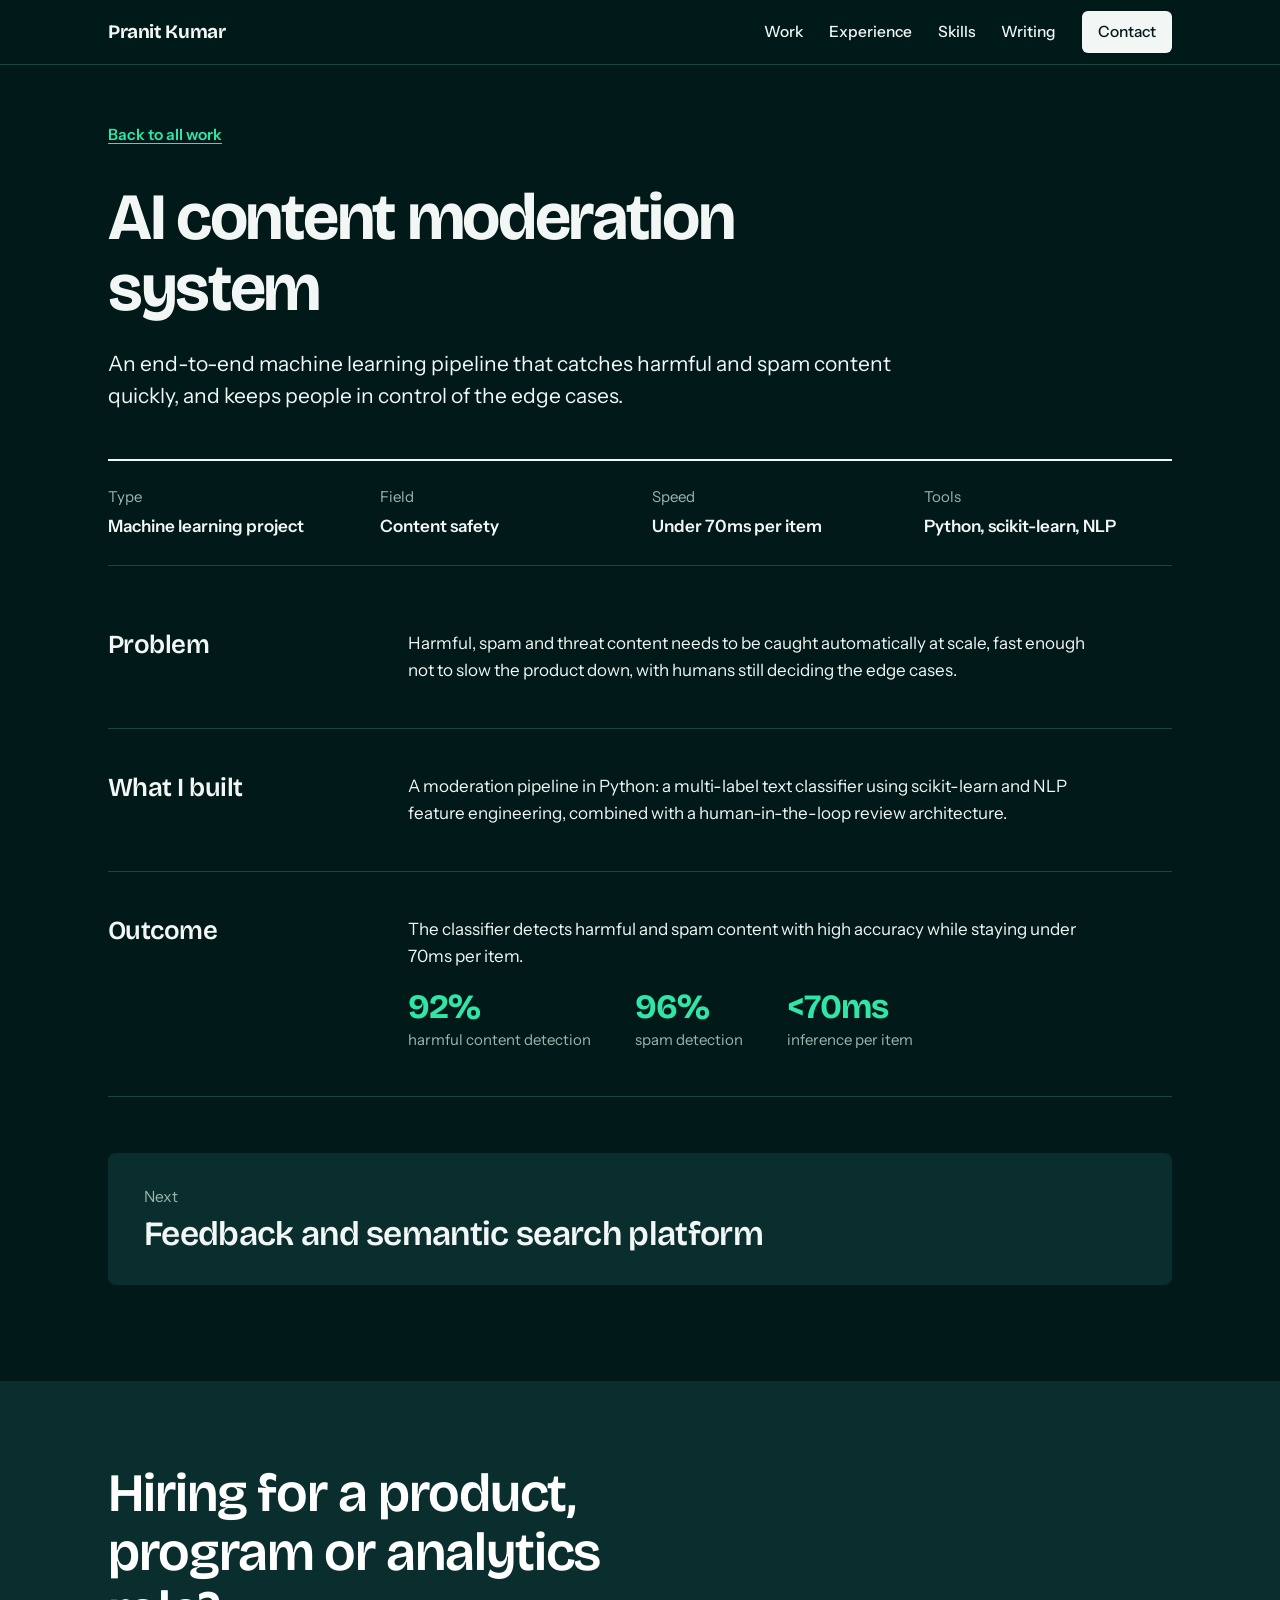
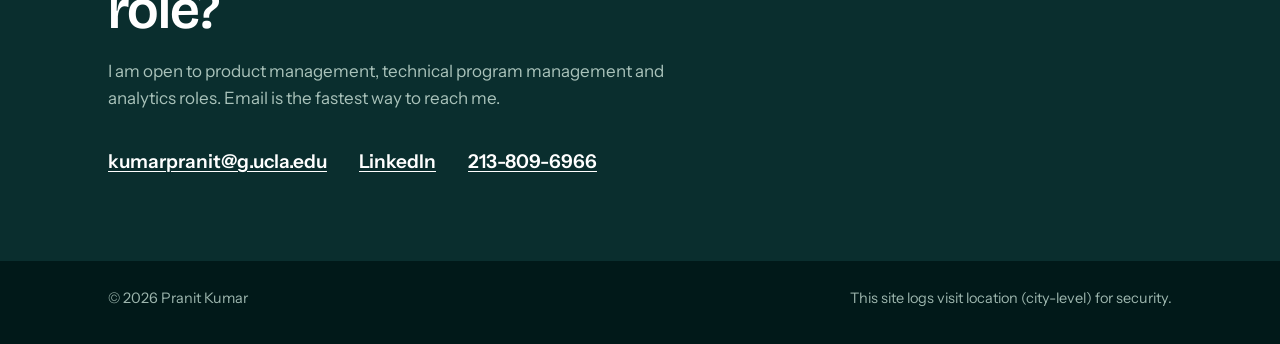
==== work/content-moderation.html @ 9eef8925 "Revamp portfolio: dark teal multi-page site with case studies - New home page: name-led hero with ro" ====
<!doctype html>
<html lang="en">
<head>
<meta charset="utf-8">
<meta name="viewport" content="width=device-width, initial-scale=1">
<meta name="color-scheme" content="dark">
<title>AI content moderation system | Pranit Kumar</title>
<meta name="description" content="Case study: a multi-label content moderation classifier with human-in-the-loop review, by Pranit Kumar.">
<link rel="canonical" href="https://www.pranitkumar.net/work/content-moderation.html">
<meta property="og:type" content="website">
<meta property="og:title" content="AI content moderation system | Pranit Kumar">
<meta property="og:description" content="Case study: a multi-label content moderation classifier with human-in-the-loop review, by Pranit Kumar.">
<meta property="og:url" content="https://www.pranitkumar.net/work/content-moderation.html">
<meta property="og:image" content="https://www.pranitkumar.net/assets/pranit.jpg">
<meta name="twitter:card" content="summary">
<link rel="icon" href="data:image/svg+xml,%3Csvg xmlns='http://www.w3.org/2000/svg' viewBox='0 0 64 64'%3E%3Crect width='64' height='64' rx='12' fill='%230c5b4c'/%3E%3Ctext x='32' y='43' font-family='Arial,sans-serif' font-size='30' font-weight='700' fill='white' text-anchor='middle'%3EPK%3C/text%3E%3C/svg%3E">
<link rel="preconnect" href="https://fonts.googleapis.com">
<link rel="preconnect" href="https://fonts.gstatic.com" crossorigin>
<link href="https://fonts.googleapis.com/css2?family=Bricolage+Grotesque:opsz,wght@12..96,500..700&family=Instrument+Sans:wght@400;500;600&display=swap" rel="stylesheet">
<link rel="stylesheet" href="../css/site.css">
</head>
<body>
<a class="skip" href="#main">Skip to content</a>
<header class="site-head">
  <div class="wrap">
    <a class="site-name" href="../index.html">Pranit Kumar</a>
    <nav class="site-nav" aria-label="Main">
      <a href="../index.html#work">Work</a>
      <a href="../index.html#experience">Experience</a>
      <a class="optional" href="../index.html#skills">Skills</a>
      <a class="optional" href="../index.html#writing">Writing</a>
      <a class="cta" href="../index.html#contact">Contact</a>
    </nav>
  </div>
</header>
<main id="main">
<div class="case-head">
  <div class="wrap">
    <a class="back" href="../index.html#work">Back to all work</a>
    <h1 class="rise">AI content moderation system</h1>
    <p class="summary rise late">An end-to-end machine learning pipeline that catches harmful and spam content quickly, and keeps people in control of the edge cases.</p>
    <dl class="facts"><div><dt>Type</dt><dd>Machine learning project</dd></div><div><dt>Field</dt><dd>Content safety</dd></div><div><dt>Speed</dt><dd>Under 70ms per item</dd></div><div><dt>Tools</dt><dd>Python, scikit-learn, NLP</dd></div></dl>
  </div>
</div>
<div class="case-body">
  <div class="wrap">
<section class="part"><h2>Problem</h2><div><p>Harmful, spam and threat content needs to be caught automatically at scale, fast enough not to slow the product down, with humans still deciding the edge cases.</p></div></section>
<section class="part"><h2>What I built</h2><div><p>A moderation pipeline in Python: a multi-label text classifier using scikit-learn and NLP feature engineering, combined with a human-in-the-loop review architecture.</p></div></section>
<section class="part"><h2>Outcome</h2><div><p>The classifier detects harmful and spam content with high accuracy while staying under 70ms per item.</p><div class="result"><div><b>92%</b><span>harmful content detection</span></div><div><b>96%</b><span>spam detection</span></div><div><b>&lt;70ms</b><span>inference per item</span></div></div></div></section>
  </div>
</div>
<div class="next">
  <div class="wrap">
    <a href="semantic-search.html"><span>Next</span><b>Feedback and semantic search platform</b></a>
  </div>
</div>
<section class="contact" id="contact">
  <div class="wrap">
    <h2>Hiring for a product, program or analytics role?</h2>
    <p>I am open to product management, technical program management and analytics roles. Email is the fastest way to reach me.</p>
    <div class="contact-links">
      <a href="mailto:kumarpranit@g.ucla.edu">kumarpranit@g.ucla.edu</a>
      <a href="https://www.linkedin.com/in/kumarpranit/" target="_blank" rel="noopener">LinkedIn</a>
      <a href="tel:+12138096966">213-809-6966</a>
    </div>
  </div>
</section>
</main>
<footer class="site-foot">
  <div class="wrap">
    <span>&copy; 2026 Pranit Kumar</span>
    <span>This site logs visit location (city-level) for security.</span>
  </div>
</footer>
<script src="../js/site.js" defer></script>
</body>
</html>
---- css/site.css ----
/* pranitkumar.net — shared styles for every page */
:root{
  --paper:#011919;
  --wash:#0a2e2e;
  --wash-hover:#0f3a38;
  --wash-line:#1d4f47;
  --ink:#f2f7f5;
  --soft:#9db6ae;
  --line:#1a4640;
  --green:#2fe6a7;
  --green-deep:#7ff5cd;
  --head-bg:rgba(1,25,25,.92);
  --btn-bg:#2fe6a7;
  --btn-bg-hover:#7ff5cd;
  --btn-ink:#04231c;
  --cta-bg:#f2f7f5;
  --cta-ink:#011919;
  --contact-bg:#0a2e2e;
  --contact-ink:#ffffff;
  --contact-soft:#a9c2ba;
  --contact-hover:#2fe6a7;
  --display:"Bricolage Grotesque", "Helvetica Neue", Arial, sans-serif;
  --body:"Instrument Sans", "Helvetica Neue", Arial, sans-serif;
  --page:1120px;
  color-scheme:dark;
}
*{box-sizing:border-box}
html{scroll-behavior:smooth; -webkit-text-size-adjust:100%}
@media (prefers-reduced-motion:reduce){ html{scroll-behavior:auto} }
body{margin:0; background:var(--paper); color:var(--ink); transition:background-color .2s ease, color .2s ease; font-family:var(--body); font-size:17px; line-height:1.6; -webkit-font-smoothing:antialiased}
img{max-width:100%; display:block}
a{color:var(--green); text-decoration-thickness:1px; text-underline-offset:3px}
a:hover{color:var(--green-deep); text-decoration-thickness:2px}
a:focus-visible, button:focus-visible{outline:2px solid var(--green); outline-offset:3px; border-radius:3px}
h1,h2,h3,p,ul,ol,dl,dd,figure{margin:0}
ul,ol{padding:0; list-style:none}
h1,h2,h3{font-family:var(--display); font-weight:600; letter-spacing:-.02em; line-height:1.08}
.wrap{max-width:var(--page); margin:0 auto; padding:0 28px}
@media (max-width:600px){ .wrap{padding:0 20px} body{font-size:16px} }
.skip{position:absolute; left:-9999px}
.skip:focus{left:16px; top:12px; background:var(--paper); color:var(--ink); padding:8px 12px; z-index:20}

/* Header */
.site-head{position:sticky; top:0; z-index:10; background:var(--head-bg); backdrop-filter:blur(8px); border-bottom:1px solid var(--line)}
.site-head .wrap{display:flex; align-items:center; justify-content:space-between; gap:20px; min-height:64px}
.site-name{font-family:var(--display); font-weight:700; font-size:19px; letter-spacing:-.02em; color:var(--ink); text-decoration:none; white-space:nowrap}
.site-nav{display:flex; align-items:center; gap:26px; font-size:15.5px; font-weight:500}
.site-nav a{color:var(--ink); text-decoration:none; padding:8px 0}
.site-nav a:hover{color:var(--green)}
.site-nav a.cta{background:var(--cta-bg); color:var(--cta-ink); padding:9px 16px; border-radius:6px}
.site-nav a.cta:hover{background:var(--btn-bg); color:var(--btn-ink)}
@media (max-width:640px){
  .site-nav{gap:16px; font-size:14.5px}
  .site-nav .optional{display:none}
  .site-nav a.cta{padding:8px 12px}
}

/* Hero */
.hero{padding:76px 0 0}
.hero-grid{display:grid; grid-template-columns:minmax(0,1fr) 300px; gap:64px; align-items:end}
.hero h1{font-size:clamp(40px,6.3vw,78px); font-weight:700; letter-spacing:-.035em; line-height:1.0; max-width:13ch}
.hero-lede{margin-top:28px; font-size:clamp(18px,1.7vw,21px); line-height:1.5; max-width:38em; color:var(--ink)}
.hero-meta{margin-top:14px; color:var(--soft); max-width:38em}
.hero-actions{display:flex; flex-wrap:wrap; gap:12px 22px; align-items:center; margin-top:30px}
.btn{display:inline-flex; align-items:center; min-height:48px; padding:0 22px; border-radius:6px; background:var(--btn-bg); color:var(--btn-ink); font-weight:600; text-decoration:none}
.btn:hover{background:var(--btn-bg-hover); color:var(--btn-ink)}
.hero-photo{width:100%; height:auto; aspect-ratio:4/5; object-fit:cover; object-position:center top; border-radius:6px}
@media (max-width:860px){
  .hero{padding-top:44px}
  .hero-grid{grid-template-columns:1fr; gap:32px; align-items:start}
  .hero-photo{width:132px; height:132px; aspect-ratio:auto; border-radius:50%; order:-1}
  .hero-grid > figure{order:-1}
}

/* Results ledger under the hero */
.ledger{margin-top:64px; border-top:2px solid var(--ink)}
.ledger li{display:grid; grid-template-columns:200px minmax(0,1fr); gap:28px; align-items:baseline; padding:20px 0; border-bottom:1px solid var(--line)}
.ledger b{font-family:var(--display); font-size:clamp(30px,3.6vw,44px); font-weight:700; letter-spacing:-.03em; line-height:1; color:var(--green)}
.ledger span{max-width:44em}
@media (max-width:600px){ .ledger{margin-top:44px} .ledger li{grid-template-columns:1fr; gap:6px; padding:16px 0} }

/* Sections */
.section{padding:96px 0 0}
.section:last-of-type{padding-bottom:96px}
.section > .wrap > h2{font-size:clamp(28px,3.4vw,40px); margin-bottom:8px}
.section-intro{color:var(--soft); max-width:40em; margin-bottom:36px}
@media (max-width:600px){ .section{padding-top:68px} .section:last-of-type{padding-bottom:68px} }

/* Featured work */
.feature{display:block; background:var(--wash); border-radius:8px; padding:44px; color:var(--ink); text-decoration:none; transition:background .2s ease}
.feature:hover{background:var(--wash-hover); color:var(--ink)}
.feature h3{font-size:clamp(26px,3.2vw,38px); max-width:18ch}
.feature p{margin-top:14px; max-width:40em}
.feature-facts{display:grid; grid-template-columns:repeat(3,minmax(0,1fr)); gap:24px; margin-top:32px; padding-top:28px; border-top:1px solid var(--wash-line)}
.feature-facts b{display:block; font-family:var(--display); font-size:30px; font-weight:700; letter-spacing:-.03em; line-height:1.1; color:var(--green)}
.feature-facts span{display:block; margin-top:4px; font-size:15px; color:var(--soft)}
.read{display:inline-block; margin-top:30px; font-weight:600; color:var(--green); text-decoration:underline; text-underline-offset:4px}
@media (max-width:700px){ .feature{padding:28px 22px} .feature-facts{grid-template-columns:1fr; gap:16px} }

/* Project rows */
.rows{margin-top:36px; border-top:1px solid var(--line)}
.rows a{display:grid; grid-template-columns:minmax(0,1.1fr) minmax(0,1.4fr) auto; gap:28px; align-items:baseline; padding:24px 0; border-bottom:1px solid var(--line); color:var(--ink); text-decoration:none}
.rows a:hover h3{color:var(--green); text-decoration:underline; text-underline-offset:4px; text-decoration-thickness:2px}
.rows h3{font-size:22px; letter-spacing:-.015em; line-height:1.2}
.rows p{color:var(--soft); font-size:16px}
.rows .stat{font-weight:600; white-space:nowrap; color:var(--green)}
@media (max-width:820px){ .rows a{grid-template-columns:1fr; gap:6px; padding:20px 0} }

/* Experience */
.roles{border-top:1px solid var(--line)}
.role{display:grid; grid-template-columns:200px minmax(0,1fr); gap:28px; padding:30px 0; border-bottom:1px solid var(--line)}
.role-when{color:var(--soft); font-size:15.5px; padding-top:4px}
.role-when span{display:block}
.role h3{font-size:23px; letter-spacing:-.015em}
.role-org{margin-top:4px; font-weight:600}
.role ul{margin-top:14px; display:grid; gap:8px; max-width:44em}
.role li{position:relative; padding-left:18px}
.role li::before{content:""; position:absolute; left:0; top:.72em; width:7px; height:1.5px; background:var(--green)}
.role .more{display:inline-block; margin-top:14px; font-weight:600}
@media (max-width:700px){ .role{grid-template-columns:1fr; gap:8px; padding:24px 0} .role-when span{display:inline} .role-when span + span::before{content:", "} }

/* Three-column plain lists (skills, education) */
.cols{display:grid; grid-template-columns:repeat(3,minmax(0,1fr)); gap:40px; margin-top:28px}
.cols h3{font-size:19px; letter-spacing:-.01em; padding-bottom:12px; border-bottom:1px solid var(--line); margin-bottom:14px}
.cols p, .cols li{color:var(--ink); font-size:16px}
.cols li{padding:3px 0}
.cols .sub{display:block; color:var(--soft); font-size:15px}
.cols li + li.gap{margin-top:12px}
@media (max-width:820px){ .cols{grid-template-columns:1fr; gap:32px} }

/* Writing */
.posts{border-top:1px solid var(--line)}
.posts li{display:grid; grid-template-columns:200px minmax(0,1fr); gap:28px; padding:22px 0; border-bottom:1px solid var(--line)}
.posts time{color:var(--soft); font-size:15.5px; padding-top:3px}
.posts h3{font-size:21px; letter-spacing:-.015em; line-height:1.25}
.posts p{margin-top:6px; color:var(--soft); font-size:16px; max-width:40em}
@media (max-width:700px){ .posts li{grid-template-columns:1fr; gap:4px} }

/* Contact */
.contact{background:var(--contact-bg); color:var(--contact-ink); margin-top:96px; padding:84px 0}
.contact h2{font-size:clamp(30px,4.4vw,54px); max-width:16ch}
.contact p{margin-top:18px; max-width:36em; color:var(--contact-soft)}
.contact-links{display:flex; flex-wrap:wrap; gap:14px 32px; margin-top:34px; font-size:19px; font-weight:600}
.contact-links a{color:var(--contact-ink)}
.contact-links a:hover{color:var(--contact-hover)}
.contact a:focus-visible{outline-color:var(--contact-hover)}
@media (max-width:600px){ .contact{margin-top:68px; padding:60px 0} .contact-links{font-size:17px; flex-direction:column; gap:12px} }

.site-foot{padding:26px 0 34px; color:var(--soft); font-size:14.5px}
.site-foot .wrap{display:flex; flex-wrap:wrap; justify-content:space-between; gap:8px 24px}

/* Case-study pages */
.case-head{padding:56px 0 0}
.back{display:inline-block; font-weight:600; font-size:15.5px; margin-bottom:34px}
.case-head h1{font-size:clamp(36px,5.4vw,66px); font-weight:700; letter-spacing:-.035em; max-width:16ch}
.case-head .summary{margin-top:24px; font-size:clamp(18px,1.7vw,21px); line-height:1.5; max-width:38em}
.facts{display:grid; grid-template-columns:repeat(4,minmax(0,1fr)); gap:24px; margin-top:48px; padding:24px 0; border-top:2px solid var(--ink); border-bottom:1px solid var(--line)}
.facts dt{color:var(--soft); font-size:15px}
.facts dd{margin-top:4px; font-weight:600}
@media (max-width:760px){ .facts{grid-template-columns:1fr 1fr} }
.case-body{padding:20px 0 0}
.part{display:grid; grid-template-columns:260px minmax(0,1fr); gap:40px; padding:44px 0; border-bottom:1px solid var(--line)}
.part h2{font-size:26px; letter-spacing:-.02em; line-height:1.15}
.part p{max-width:40em}
.part p + p{margin-top:14px}
.part .result{margin-top:18px; display:flex; flex-wrap:wrap; gap:14px 44px}
.part .result div b{display:block; font-family:var(--display); font-size:34px; font-weight:700; letter-spacing:-.03em; line-height:1.05; color:var(--green)}
.part .result div span{display:block; margin-top:4px; color:var(--soft); font-size:15px; max-width:18em}
@media (max-width:760px){ .part{grid-template-columns:1fr; gap:12px; padding:34px 0} }
.next{padding:56px 0 0}
.next a{display:block; background:var(--wash); border-radius:8px; padding:32px 36px; color:var(--ink); text-decoration:none}
.next a:hover{background:var(--wash-hover)}
.next span{display:block; color:var(--soft); font-size:15.5px}
.next b{display:block; margin-top:4px; font-family:var(--display); font-size:clamp(24px,3vw,34px); font-weight:600; letter-spacing:-.02em; line-height:1.15}
@media (max-width:600px){ .next a{padding:24px 22px} }

/* One page-load moment: the hero headline settles in */
@media (prefers-reduced-motion:no-preference){
  .rise{animation:rise .7s cubic-bezier(.2,.7,.2,1) both}
  .rise.late{animation-delay:.12s}
  @keyframes rise{from{opacity:0; transform:translateY(14px)} to{opacity:1; transform:none}}
}

@media (max-width:420px){ .site-nav{gap:12px} .site-head .wrap{gap:10px} }

/* Hero background animation: drifting glow and particle network (as on the previous site) */
.hero{position:relative; overflow:hidden; padding-bottom:72px}
.hero > .wrap{position:relative; z-index:2}
.hero-canvas{position:absolute; inset:0; width:100%; height:100%; pointer-events:none; z-index:1}
.aurora{position:absolute; inset:0; overflow:hidden; pointer-events:none; z-index:0}
.aurora .blob{position:absolute; border-radius:50%; filter:blur(64px); will-change:transform}
.aurora .b1{width:560px; height:560px; left:-110px; top:-160px; background:radial-gradient(circle, rgba(47,230,167,.42) 0%, rgba(47,230,167,.14) 42%, rgba(47,230,167,0) 72%); animation:aurora1 13s ease-in-out infinite alternate}
.aurora .b2{width:500px; height:500px; right:-120px; top:2%; background:radial-gradient(circle, rgba(20,160,140,.46) 0%, rgba(20,160,140,.16) 45%, rgba(20,160,140,0) 72%); animation:aurora2 17s ease-in-out infinite alternate}
.aurora .b3{width:420px; height:420px; left:38%; bottom:-190px; background:radial-gradient(circle, rgba(47,230,167,.32) 0%, rgba(47,230,167,.10) 48%, rgba(47,230,167,0) 72%); animation:aurora3 19s ease-in-out infinite alternate}
@keyframes aurora1{from{transform:translate(0,0) scale(1)} to{transform:translate(130px,70px) scale(1.18)}}
@keyframes aurora2{from{transform:translate(0,0) scale(1.08)} to{transform:translate(-120px,90px) scale(.92)}}
@keyframes aurora3{from{transform:translate(0,0) scale(.95)} to{transform:translate(-90px,-70px) scale(1.15)}}
@media (prefers-reduced-motion:reduce){ .aurora .blob{animation:none} }
.aurora, .hero-canvas{-webkit-mask-image:linear-gradient(#000 78%, transparent); mask-image:linear-gradient(#000 78%, transparent)}

/* Hero: roles line above the name */
.hero-roles{font-size:13.5px; font-weight:600; letter-spacing:.2em; text-transform:uppercase; color:var(--green); margin-bottom:22px; line-height:1.8}
.hero-roles span{opacity:.55; margin:0 .35em}
.hero h1{max-width:none; font-size:clamp(46px,8vw,104px); line-height:.98; padding-bottom:.08em; background:linear-gradient(95deg, #f2f7f5 0%, #f2f7f5 28%, #2fe6a7 72%, #7ff5cd 100%); -webkit-background-clip:text; background-clip:text; color:transparent; -webkit-text-fill-color:transparent}
@media (max-width:600px){ .hero-roles{font-size:12px; letter-spacing:.14em; margin-bottom:16px} }

/* Hero portrait blended into the background (desktop); round crop on small screens */
@media (min-width:861px){
  .hero-grid{grid-template-columns:minmax(0,1fr) 400px; gap:40px; align-items:center}
  .hero-figure{margin:-40px -60px -70px -20px}
  .hero-photo{width:100%; height:auto; aspect-ratio:4/5; border-radius:0;
    -webkit-mask-image:radial-gradient(ellipse 62% 66% at 52% 46%, #000 52%, transparent 100%);
    mask-image:radial-gradient(ellipse 62% 66% at 52% 46%, #000 52%, transparent 100%)}
}
@media (min-width:861px){
  .hero-grid{grid-template-columns:minmax(0,1fr) 360px}
  .hero-figure{margin:-50px -90px -90px -60px; position:relative; z-index:-1}
  .hero-photo{
    -webkit-mask-image:linear-gradient(to right, transparent 0%, #000 30%, #000 72%, transparent 100%), linear-gradient(to bottom, transparent 0%, #000 20%, #000 62%, transparent 96%);
    mask-image:linear-gradient(to right, transparent 0%, #000 30%, #000 72%, transparent 100%), linear-gradient(to bottom, transparent 0%, #000 20%, #000 62%, transparent 96%);
    -webkit-mask-composite:source-in; mask-composite:intersect}
  .hero-roles{letter-spacing:.16em}
}
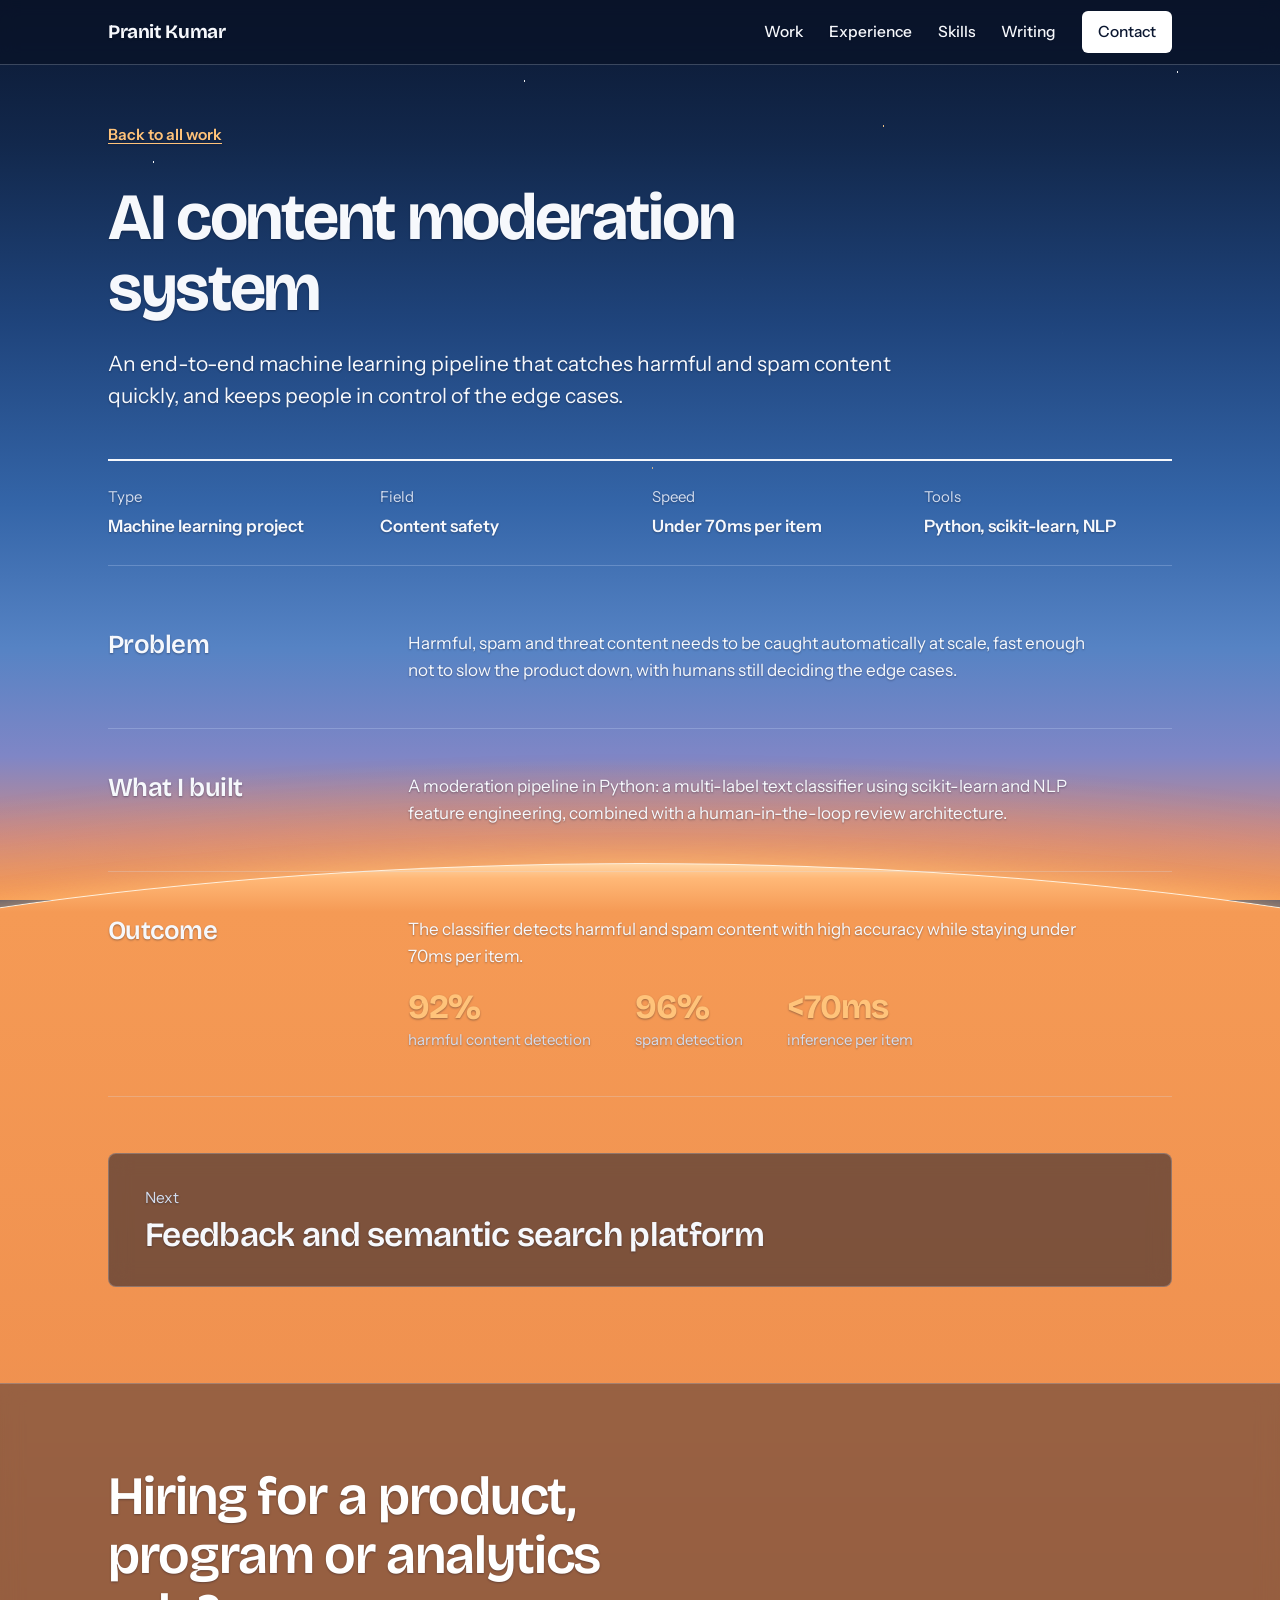
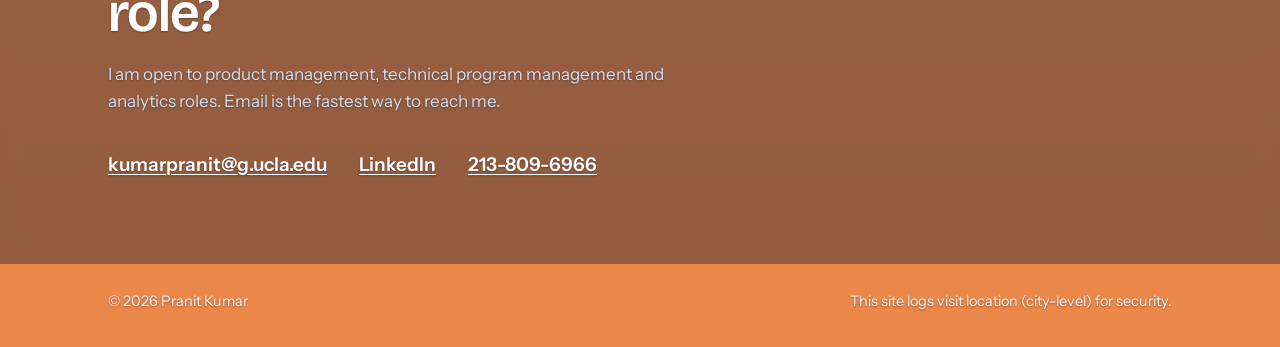
==== commit cdb9ebb6: "Site-wide sunset sky, amber accents, small circular portrait - One fixed sky behind every section an" ====
--- a/work/content-moderation.html
+++ b/work/content-moderation.html
@@ -13,7 +13,7 @@
 <meta property="og:url" content="https://www.pranitkumar.net/work/content-moderation.html">
 <meta property="og:image" content="https://www.pranitkumar.net/assets/pranit.jpg">
 <meta name="twitter:card" content="summary">
-<link rel="icon" href="data:image/svg+xml,%3Csvg xmlns='http://www.w3.org/2000/svg' viewBox='0 0 64 64'%3E%3Crect width='64' height='64' rx='12' fill='%230c5b4c'/%3E%3Ctext x='32' y='43' font-family='Arial,sans-serif' font-size='30' font-weight='700' fill='white' text-anchor='middle'%3EPK%3C/text%3E%3C/svg%3E">
+<link rel="icon" href="data:image/svg+xml,%3Csvg xmlns='http://www.w3.org/2000/svg' viewBox='0 0 64 64'%3E%3Crect width='64' height='64' rx='12' fill='%231b3a6b'/%3E%3Ctext x='32' y='43' font-family='Arial,sans-serif' font-size='30' font-weight='700' fill='white' text-anchor='middle'%3EPK%3C/text%3E%3C/svg%3E">
 <link rel="preconnect" href="https://fonts.googleapis.com">
 <link rel="preconnect" href="https://fonts.gstatic.com" crossorigin>
 <link href="https://fonts.googleapis.com/css2?family=Bricolage+Grotesque:opsz,wght@12..96,500..700&family=Instrument+Sans:wght@400;500;600&display=swap" rel="stylesheet">
--- a/css/site.css
+++ b/css/site.css
@@ -183,20 +183,19 @@
 
 @media (max-width:420px){ .site-nav{gap:12px} .site-head .wrap{gap:10px} }
 
-/* Hero background animation: drifting glow and particle network (as on the previous site) */
-.hero{position:relative; overflow:hidden; padding-bottom:72px}
+/* Hero sky: teal dusk gradient, star-field canvas, and a planet horizon at the bottom */
+.hero{position:relative; overflow:hidden; padding-bottom:150px;
+  background:linear-gradient(180deg, #010d0f 0%, #011919 22%, #03302d 58%, #075247 84%, #0f7a66 100%)}
 .hero > .wrap{position:relative; z-index:2}
 .hero-canvas{position:absolute; inset:0; width:100%; height:100%; pointer-events:none; z-index:1}
-.aurora{position:absolute; inset:0; overflow:hidden; pointer-events:none; z-index:0}
-.aurora .blob{position:absolute; border-radius:50%; filter:blur(64px); will-change:transform}
-.aurora .b1{width:560px; height:560px; left:-110px; top:-160px; background:radial-gradient(circle, rgba(47,230,167,.42) 0%, rgba(47,230,167,.14) 42%, rgba(47,230,167,0) 72%); animation:aurora1 13s ease-in-out infinite alternate}
-.aurora .b2{width:500px; height:500px; right:-120px; top:2%; background:radial-gradient(circle, rgba(20,160,140,.46) 0%, rgba(20,160,140,.16) 45%, rgba(20,160,140,0) 72%); animation:aurora2 17s ease-in-out infinite alternate}
-.aurora .b3{width:420px; height:420px; left:38%; bottom:-190px; background:radial-gradient(circle, rgba(47,230,167,.32) 0%, rgba(47,230,167,.10) 48%, rgba(47,230,167,0) 72%); animation:aurora3 19s ease-in-out infinite alternate}
-@keyframes aurora1{from{transform:translate(0,0) scale(1)} to{transform:translate(130px,70px) scale(1.18)}}
-@keyframes aurora2{from{transform:translate(0,0) scale(1.08)} to{transform:translate(-120px,90px) scale(.92)}}
-@keyframes aurora3{from{transform:translate(0,0) scale(.95)} to{transform:translate(-90px,-70px) scale(1.15)}}
-@media (prefers-reduced-motion:reduce){ .aurora .blob{animation:none} }
-.aurora, .hero-canvas{-webkit-mask-image:linear-gradient(#000 78%, transparent); mask-image:linear-gradient(#000 78%, transparent)}
+.aurora{position:absolute; inset:0; pointer-events:none; z-index:0; overflow:hidden}
+.aurora .blob{display:none}
+.aurora::before{content:""; position:absolute; left:50%; bottom:-40px; width:120%; height:260px; transform:translateX(-50%);
+  background:radial-gradient(ellipse at 50% 100%, rgba(47,230,167,.34) 0%, rgba(47,230,167,.12) 38%, rgba(47,230,167,0) 70%)}
+.aurora::after{content:""; position:absolute; left:50%; bottom:-1130px; width:3200px; height:1200px; transform:translateX(-50%);
+  border-radius:50%; background:var(--paper); border-top:1.5px solid rgba(160,255,225,.85);
+  box-shadow:0 -6px 28px rgba(47,230,167,.45), 0 -30px 90px rgba(47,230,167,.18)}
+@media (max-width:860px){ .hero{padding-bottom:110px} }
 
 /* Hero: roles line above the name */
 .hero-roles{font-size:13.5px; font-weight:600; letter-spacing:.2em; text-transform:uppercase; color:var(--green); margin-bottom:22px; line-height:1.8}
@@ -221,3 +220,168 @@
     -webkit-mask-composite:source-in; mask-composite:intersect}
   .hero-roles{letter-spacing:.16em}
 }
+
+/* Writing: linked posts */
+.posts h3 a{color:var(--ink); text-decoration:none}
+.posts h3 a:hover{color:var(--green); text-decoration:underline; text-underline-offset:4px; text-decoration-thickness:2px}
+.posts .src{display:inline-block; margin-left:6px; padding:1px 8px; border:1px solid var(--line); border-radius:999px; font-size:13px; color:var(--green); white-space:nowrap}
+.posts-more{margin-top:24px; font-weight:600}
+
+/* Layering inside the hero: sky < portrait < star canvas < text */
+.hero > .wrap{z-index:auto}
+.hero-canvas{z-index:2}
+.hero-grid > div:first-child, .hero .ledger{position:relative; z-index:3}
+.hero-grid > figure{position:relative; z-index:1}
+@media (min-width:861px){ .hero-figure{z-index:1} }
+
+/* Featured work: two columns on wide screens so the card has no empty right half */
+@media (min-width:861px){
+  .feature{display:grid; grid-template-columns:minmax(0,1.15fr) minmax(0,1fr); column-gap:56px; align-items:start; padding:40px 44px}
+  .feature h3, .feature p, .feature .read{grid-column:1}
+  .feature h3{max-width:none}
+  .feature .read{margin-top:24px; justify-self:start}
+  .feature-facts{grid-column:2; grid-row:1 / span 3; align-self:center; grid-template-columns:1fr; gap:0; margin-top:0; padding-top:0; border-top:0; border-left:1px solid var(--wash-line); padding-left:40px}
+  .feature-facts div{display:grid; grid-template-columns:150px minmax(0,1fr); align-items:baseline; gap:16px; padding:14px 0}
+  .feature-facts div + div{border-top:1px solid var(--wash-line)}
+  .feature-facts b{font-size:34px}
+  .feature-facts span{margin-top:0; font-size:15.5px}
+}
+
+/* ------------------------------------------------------------------
+   Site-wide sky: one fixed dusk gradient with stars and a planet
+   horizon behind every section and page. Content scrolls over it.
+   ------------------------------------------------------------------ */
+:root{
+  --paper:#021a1b;
+  --wash:rgba(1,22,23,.52);
+  --wash-hover:rgba(1,22,23,.7);
+  --wash-line:rgba(190,255,232,.2);
+  --soft:#c4dad2;
+  --line:rgba(190,255,232,.2);
+  --head-bg:rgba(2,26,27,.72);
+  --contact-bg:rgba(1,20,21,.62);
+  --contact-soft:#c4dad2;
+  --green:#52f0bd;
+  --green-deep:#9af7d8;
+  --btn-bg:#3be9b0;
+}
+html{background:#06383a}
+body{background:transparent; position:relative; min-height:100vh}
+body::before{content:""; position:fixed; inset:0; z-index:-2; pointer-events:none;
+  background:
+    radial-gradient(1.2px 1.2px at 12% 18%, rgba(255,255,255,.9) 50%, transparent 51%),
+    radial-gradient(1px 1px at 27% 42%, rgba(190,255,232,.8) 50%, transparent 51%),
+    radial-gradient(1.4px 1.4px at 41% 9%, rgba(255,255,255,.85) 50%, transparent 51%),
+    radial-gradient(1px 1px at 58% 31%, rgba(255,255,255,.7) 50%, transparent 51%),
+    radial-gradient(1.2px 1.2px at 69% 14%, rgba(255,214,150,.85) 50%, transparent 51%),
+    radial-gradient(1px 1px at 83% 37%, rgba(255,255,255,.8) 50%, transparent 51%),
+    radial-gradient(1.3px 1.3px at 92% 8%, rgba(190,255,232,.9) 50%, transparent 51%),
+    radial-gradient(1px 1px at 6% 55%, rgba(255,255,255,.6) 50%, transparent 51%),
+    radial-gradient(1px 1px at 36% 63%, rgba(255,255,255,.55) 50%, transparent 51%),
+    radial-gradient(1.2px 1.2px at 51% 52%, rgba(255,214,150,.7) 50%, transparent 51%),
+    radial-gradient(1px 1px at 76% 58%, rgba(255,255,255,.6) 50%, transparent 51%),
+    radial-gradient(1px 1px at 19% 74%, rgba(255,255,255,.45) 50%, transparent 51%),
+    radial-gradient(1px 1px at 64% 77%, rgba(255,255,255,.45) 50%, transparent 51%),
+    radial-gradient(1px 1px at 88% 70%, rgba(190,255,232,.5) 50%, transparent 51%),
+    radial-gradient(ellipse 90% 26% at 50% 100%, rgba(150,255,220,.34) 0%, rgba(90,230,190,.14) 45%, rgba(47,230,167,0) 75%),
+    linear-gradient(180deg, #021a1b 0%, #042b2b 24%, #084844 50%, #0d655b 72%, #14806f 90%, #1f9a84 100%)}
+body::after{content:""; position:fixed; left:50%; bottom:-1150px; width:3400px; height:1200px; transform:translateX(-50%);
+  z-index:-1; pointer-events:none; border-radius:50%; background:#011416; border-top:1.5px solid rgba(200,255,235,.9);
+  box-shadow:0 -6px 30px rgba(120,255,215,.55), 0 -34px 100px rgba(47,230,167,.22)}
+
+/* The hero no longer paints its own sky; it shows the shared one */
+.hero{background:none; padding-bottom:72px}
+.aurora{display:none}
+@media (max-width:860px){ .hero{padding-bottom:56px} }
+
+/* Panels sit on the sky as dark glass so text stays readable */
+.feature, .next a{backdrop-filter:blur(10px); -webkit-backdrop-filter:blur(10px); border:1px solid var(--wash-line)}
+.contact{backdrop-filter:blur(10px); -webkit-backdrop-filter:blur(10px); border-top:1px solid var(--wash-line)}
+.site-foot{color:#d5e6e0; position:relative}
+.ledger{border-top-color:rgba(255,255,255,.85)}
+.role-when, .posts time{color:#d0e2dc}
+
+/* ------------------------------------------------------------------
+   Palette: night-to-sunset sky (navy, blue, violet, orange) replacing
+   the dark teal theme. Accents are warm amber; buttons are white.
+   ------------------------------------------------------------------ */
+:root{
+  --paper:#0a1326;
+  --ink:#f6f8fc;
+  --soft:#d3ddef;
+  --line:rgba(214,228,255,.24);
+  --wash:rgba(8,16,38,.5);
+  --wash-hover:rgba(8,16,38,.68);
+  --wash-line:rgba(214,228,255,.24);
+  --green:#ffc37a;
+  --green-deep:#ffe2b8;
+  --head-bg:rgba(9,18,40,.72);
+  --btn-bg:#ffffff;
+  --btn-bg-hover:#ffe2b8;
+  --btn-ink:#0b1730;
+  --cta-bg:#ffffff;
+  --cta-ink:#0b1730;
+  --contact-bg:rgba(8,16,38,.6);
+  --contact-ink:#ffffff;
+  --contact-soft:#d3ddef;
+  --contact-hover:#ffc37a;
+}
+html{background:#1c3d6e}
+body{text-shadow:0 1px 2px rgba(6,12,32,.35)}
+.btn, .site-nav a.cta{text-shadow:none}
+body::before{
+  background:
+    radial-gradient(1.2px 1.2px at 12% 18%, rgba(255,255,255,.95) 50%, transparent 51%),
+    radial-gradient(1px 1px at 27% 42%, rgba(255,255,255,.8) 50%, transparent 51%),
+    radial-gradient(1.4px 1.4px at 41% 9%, rgba(255,255,255,.9) 50%, transparent 51%),
+    radial-gradient(1px 1px at 58% 31%, rgba(255,255,255,.75) 50%, transparent 51%),
+    radial-gradient(1.2px 1.2px at 69% 14%, rgba(255,205,140,.9) 50%, transparent 51%),
+    radial-gradient(1px 1px at 83% 37%, rgba(255,255,255,.8) 50%, transparent 51%),
+    radial-gradient(1.3px 1.3px at 92% 8%, rgba(255,255,255,.9) 50%, transparent 51%),
+    radial-gradient(1px 1px at 6% 55%, rgba(255,255,255,.6) 50%, transparent 51%),
+    radial-gradient(1px 1px at 36% 63%, rgba(255,255,255,.55) 50%, transparent 51%),
+    radial-gradient(1.2px 1.2px at 51% 52%, rgba(255,205,140,.7) 50%, transparent 51%),
+    radial-gradient(1px 1px at 76% 58%, rgba(255,255,255,.6) 50%, transparent 51%),
+    radial-gradient(ellipse 95% 20% at 50% 100%, rgba(255,170,90,.55) 0%, rgba(255,150,80,.2) 50%, rgba(255,150,80,0) 78%),
+    linear-gradient(180deg, #0b1730 0%, #12284c 16%, #1f447c 36%, #3465a8 56%, #5683c4 72%, #7f86c6 84%, #c98a86 93%, #f29a52 100%)}
+body::after{background:#0a1124; border-top:1.5px solid rgba(255,226,190,.95);
+  box-shadow:0 -5px 26px rgba(255,170,90,.6), 0 -30px 90px rgba(255,150,80,.25)}
+.hero h1{background:linear-gradient(95deg, #ffffff 0%, #ffffff 34%, #ffe2b8 68%, #ffb468 100%); -webkit-background-clip:text; background-clip:text; color:transparent; -webkit-text-fill-color:transparent; text-shadow:none}
+.site-foot{color:#f1f4fa}
+.role-when, .posts time{color:#dbe4f3}
+.ledger{border-top-color:rgba(255,255,255,.9)}
+
+/* Cut-out portrait: the sky shows behind it, so only the bottom needs to fade */
+@media (min-width:861px){
+  .hero-photo{
+    -webkit-mask-image:linear-gradient(to bottom, #000 0%, #000 66%, transparent 97%);
+    mask-image:linear-gradient(to bottom, #000 0%, #000 66%, transparent 97%);
+    -webkit-mask-composite:source-over; mask-composite:add;
+    filter:drop-shadow(0 0 28px rgba(10,20,48,.35))}
+}
+
+/* Small framed portrait (desktop). Replaces the large blended portrait. */
+@media (min-width:861px){
+  .hero-grid{grid-template-columns:minmax(0,1fr) 300px; gap:56px; align-items:start}
+  .hero-grid > figure, .hero-figure{margin:6px 0 0; z-index:3; justify-self:end}
+  .hero-photo{width:236px; height:auto; aspect-ratio:4/5; object-fit:cover; object-position:50% 18%;
+    -webkit-mask-image:none; mask-image:none; filter:none;
+    border-radius:18px; border:1px solid rgba(255,255,255,.5);
+    box-shadow:0 20px 50px rgba(6,12,32,.45), 0 0 0 6px rgba(255,255,255,.07)}
+}
+
+/* Portrait: small circle on every screen size */
+@media (min-width:861px){
+  .hero-grid{grid-template-columns:minmax(0,1fr) 260px}
+  .hero-photo{width:176px; height:176px; aspect-ratio:auto; object-position:50% 50%; border-radius:50%;
+    border:2px solid rgba(255,255,255,.6); box-shadow:0 16px 40px rgba(6,12,32,.45), 0 0 0 7px rgba(255,255,255,.08)}
+}
+@media (max-width:860px){
+  .hero-photo{border:2px solid rgba(255,255,255,.6); box-shadow:0 0 0 6px rgba(255,255,255,.08)}
+}
+
+/* Horizon: no dark band below it. The planet surface glows orange and only a thin slice shows. */
+body::after{bottom:-1164px; background:linear-gradient(180deg, #ffd6a6 0%, #ffb877 1.2%, #f59a55 4%, #e98548 100%);
+  border-top:1.5px solid rgba(255,244,226,.95);
+  box-shadow:0 -4px 22px rgba(255,190,120,.6), 0 -26px 80px rgba(255,160,90,.28)}
+:root{ --contact-bg:rgba(10,20,46,.38) }
